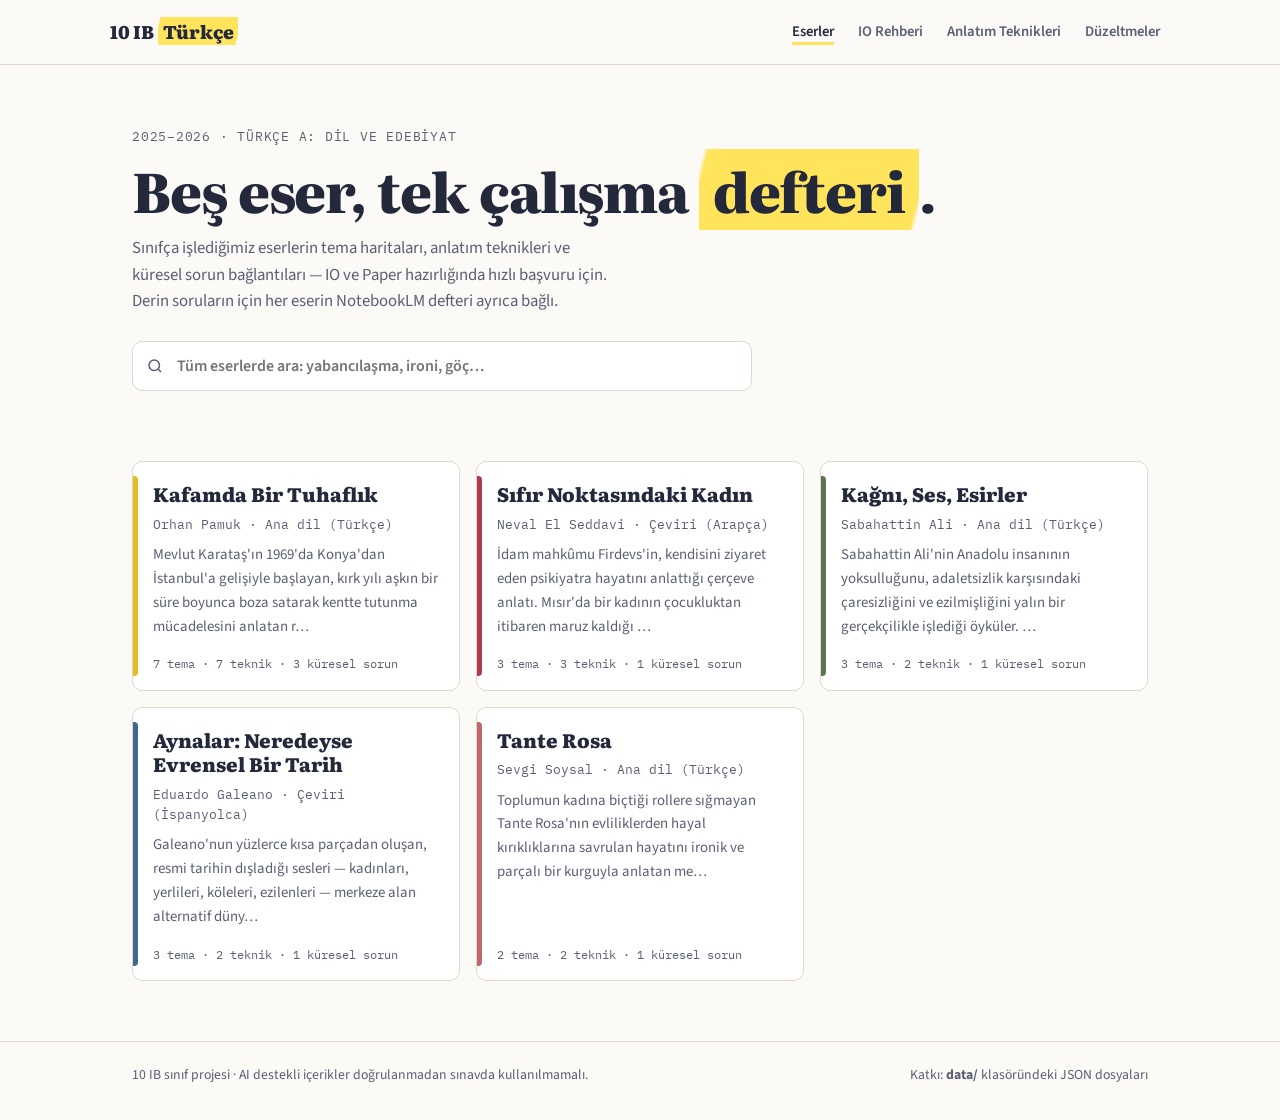
==== index.html @ 6ab46613 "10 IB Türkçe çalışma sitesi" ====
<!DOCTYPE html>
<html lang="tr">
<head>
<meta charset="UTF-8">
<meta name="viewport" content="width=device-width, initial-scale=1.0">
<title>10 IB Türkçe — Sınıf Çalışma Rehberi</title>
<link rel="stylesheet" href="css/stil.css">
</head>
<body data-sayfa="ana">
<header class="ust"><div class="kap ust-ic">
  <a class="logo" href="index.html">10 IB <em class="fosfor">Türkçe</em></a>
  <nav class="menu">
    <a class="aktif" href="index.html"><span>Eserler</span></a>
    <a href="io.html"><span>IO Rehberi</span></a>
    <a href="teknikler.html"><span>Anlatım Teknikleri</span></a>
    <a href="duzeltmeler.html"><span>Düzeltmeler</span></a>
  </nav>
</div></header>

<main class="kap">
  <section class="hero">
    <span class="not">2025–2026 · Türkçe A: Dil ve Edebiyat</span>
    <h1>Beş eser, tek çalışma <span class="fosfor">defteri</span>.</h1>
    <p class="alt">Sınıfça işlediğimiz eserlerin tema haritaları, anlatım teknikleri ve küresel sorun bağlantıları — IO ve Paper hazırlığında hızlı başvuru için. Derin soruların için her eserin NotebookLM defteri ayrıca bağlı.</p>
    <div class="arama">
      <svg viewBox="0 0 24 24" fill="none" stroke-width="2"><circle cx="11" cy="11" r="7"/><path d="m20 20-3.5-3.5"/></svg>
      <input id="arama" type="search" placeholder="Tüm eserlerde ara: yabancılaşma, ironi, göç…" aria-label="Tüm eserlerde ara">
    </div>
    <div id="arama-sonuc" class="arama-sonuc" aria-live="polite"></div>
  </section>

  <section id="kartlar" class="kartlar" aria-label="Eserler"></section>
</main>

<footer class="alt-bilgi"><div class="kap">
  <span>10 IB sınıf projesi · AI destekli içerikler doğrulanmadan sınavda kullanılmamalı.</span>
  <span>Katkı: <b>data/</b> klasöründeki JSON dosyaları</span>
</div></footer>
<script src="js/uygulama.js"></script>
</body>
</html>
---- css/stil.css ----
/* 10 IB Türkçe — "fosforlu kalemle çalışılmış kitap sayfası" */
@import url('https://fonts.googleapis.com/css2?family=Literata:opsz,wght@7..72,400;7..72,600;7..72,800&family=Source+Sans+3:wght@400;600;700&family=IBM+Plex+Mono:wght@400;500&display=swap');

:root {
  --kagit: #FBFAF6;
  --kagit-koyu: #F1EFE7;
  --murekkep: #23283B;
  --murekkep-soluk: #5A5F73;
  --fosfor: #FFE45C;
  --fosfor-koyu: #E8C500;
  --cizgi: #DDD9CC;
  --eser-renk: var(--fosfor-koyu);
  --radius: 10px;
  --font-baslik: 'Literata', Georgia, serif;
  --font-metin: 'Source Sans 3', system-ui, sans-serif;
  --font-etiket: 'IBM Plex Mono', monospace;
}

* { box-sizing: border-box; margin: 0; }
html { scroll-behavior: smooth; }
@media (prefers-reduced-motion: reduce) { html { scroll-behavior: auto; } *, *::before, *::after { animation: none !important; transition: none !important; } }

body {
  font-family: var(--font-metin);
  background: var(--kagit);
  color: var(--murekkep);
  line-height: 1.6;
  font-size: 17px;
}

/* ---- fosforlu kalem imzası ---- */
.fosfor {
  background: linear-gradient(104deg, transparent 2%, var(--fosfor) 4%, var(--fosfor) 96%, transparent 98%);
  padding: 0 .25em;
  box-decoration-break: clone;
  -webkit-box-decoration-break: clone;
}
.fosfor--eser {
  background: linear-gradient(104deg, transparent 2%, color-mix(in srgb, var(--eser-renk) 32%, var(--kagit)) 4%, color-mix(in srgb, var(--eser-renk) 32%, var(--kagit)) 96%, transparent 98%);
}

/* ---- iskelet ---- */
.kap { max-width: 1060px; margin: 0 auto; padding: 0 22px; }

header.ust {
  border-bottom: 1px solid var(--cizgi);
  background: var(--kagit);
  position: sticky; top: 0; z-index: 40;
}
.ust-ic { display: flex; align-items: center; gap: 18px; padding: 14px 0; flex-wrap: wrap; }
.logo { font-family: var(--font-baslik); font-weight: 800; font-size: 1.15rem; text-decoration: none; color: var(--murekkep); letter-spacing: -0.01em; }
.logo em { font-style: normal; }
nav.menu { display: flex; gap: 4px; flex-wrap: wrap; margin-left: auto; }
nav.menu a {
  text-decoration: none; color: var(--murekkep-soluk);
  font-size: .92rem; font-weight: 600; padding: 6px 10px; border-radius: 6px;
}
nav.menu a:hover, nav.menu a:focus-visible { color: var(--murekkep); background: var(--kagit-koyu); }
nav.menu a.aktif { color: var(--murekkep); }
nav.menu a.aktif span { border-bottom: 3px solid var(--fosfor); }

/* ---- hero ---- */
.hero { padding: 58px 0 34px; }
.hero .not { font-family: var(--font-etiket); font-size: .8rem; color: var(--murekkep-soluk); letter-spacing: .06em; text-transform: uppercase; }
.hero h1 { font-family: var(--font-baslik); font-weight: 800; font-size: clamp(2rem, 5.5vw, 3.4rem); line-height: 1.12; margin: 10px 0 14px; letter-spacing: -0.02em; }
.hero p.alt { max-width: 60ch; color: var(--murekkep-soluk); font-size: 1.05rem; }

/* ---- arama ---- */
.arama { margin: 26px 0 8px; position: relative; max-width: 620px; }
.arama input {
  width: 100%; padding: 13px 16px 13px 44px;
  font: 600 1rem var(--font-metin); color: var(--murekkep);
  background: #fff; border: 1.5px solid var(--cizgi); border-radius: var(--radius);
}
.arama input:focus { outline: 3px solid var(--fosfor); border-color: var(--fosfor-koyu); }
.arama svg { position: absolute; left: 14px; top: 50%; transform: translateY(-50%); width: 18px; height: 18px; stroke: var(--murekkep-soluk); }
.arama-sonuc { margin-top: 10px; display: grid; gap: 8px; }

/* ---- eser kartları ---- */
.kartlar { display: grid; grid-template-columns: repeat(auto-fill, minmax(290px, 1fr)); gap: 16px; padding: 26px 0 60px; }
.kart {
  background: #fff; border: 1px solid var(--cizgi); border-radius: var(--radius);
  padding: 20px 20px 16px; text-decoration: none; color: inherit;
  display: flex; flex-direction: column; gap: 8px; position: relative;
  transition: transform .15s ease, box-shadow .15s ease;
}
.kart::before {
  content: ""; position: absolute; left: 0; top: 14px; bottom: 14px; width: 5px;
  background: var(--k-renk, var(--fosfor-koyu)); border-radius: 0 4px 4px 0;
}
.kart:hover, .kart:focus-visible { transform: translateY(-2px); box-shadow: 0 8px 22px rgba(35,40,59,.09); }
.kart .emoji { font-size: 1.5rem; }
.kart h3 { font-family: var(--font-baslik); font-size: 1.22rem; font-weight: 800; line-height: 1.25; }
.kart .yazar { font-family: var(--font-etiket); font-size: .8rem; color: var(--murekkep-soluk); }
.kart p { font-size: .93rem; color: var(--murekkep-soluk); }
.kart .say { margin-top: auto; font-family: var(--font-etiket); font-size: .76rem; color: var(--murekkep-soluk); padding-top: 8px; }

/* ---- hızlı linkler ---- */
.hizli { display: flex; gap: 10px; flex-wrap: wrap; margin-top: 6px; }
.hizli a {
  font: 600 .9rem var(--font-metin); color: var(--murekkep); text-decoration: none;
  border: 1.5px solid var(--cizgi); background: #fff; border-radius: 999px; padding: 7px 15px;
}
.hizli a:hover, .hizli a:focus-visible { border-color: var(--fosfor-koyu); background: var(--fosfor); }

/* ---- eser sayfası ---- */
.eser-baslik { padding: 46px 0 8px; }
.eser-baslik .tur { font-family: var(--font-etiket); font-size: .8rem; color: var(--murekkep-soluk); letter-spacing: .05em; }
.eser-baslik h1 { font-family: var(--font-baslik); font-weight: 800; font-size: clamp(1.8rem, 4.5vw, 2.9rem); margin: 8px 0 4px; letter-spacing: -0.02em; }
.eser-baslik .yazar { font-size: 1.1rem; color: var(--murekkep-soluk); }
.eser-baslik .ozet { max-width: 68ch; margin: 16px 0 6px; }
.eser-arac { display: flex; gap: 10px; flex-wrap: wrap; margin: 16px 0 4px; }
.dugme {
  display: inline-flex; align-items: center; gap: 8px;
  font: 600 .92rem var(--font-metin); color: var(--murekkep); text-decoration: none;
  background: var(--fosfor); border: 1.5px solid var(--fosfor-koyu); border-radius: 8px; padding: 8px 14px; cursor: pointer;
}
.dugme:hover, .dugme:focus-visible { background: var(--fosfor-koyu); }
.dugme--sade { background: #fff; border-color: var(--cizgi); }
.dugme--sade:hover, .dugme--sade:focus-visible { border-color: var(--murekkep-soluk); background: var(--kagit-koyu); }

.uyari {
  margin: 18px 0; padding: 12px 16px; border-radius: var(--radius);
  background: var(--kagit-koyu); border: 1px dashed var(--fosfor-koyu);
  font-size: .9rem; color: var(--murekkep-soluk);
}

/* bölümler */
details.bolumler { margin: 10px 0 26px; border: 1px solid var(--cizgi); border-radius: var(--radius); background: #fff; }
details.bolumler summary { cursor: pointer; font: 700 1rem var(--font-metin); padding: 13px 16px; }
details.bolumler div { padding: 0 16px 14px; }
details.bolumler p { margin: 8px 0; font-size: .95rem; }
details.bolumler b { font-family: var(--font-etiket); font-weight: 500; font-size: .85rem; }

/* filtre çipleri */
.filtreler { display: flex; gap: 8px; flex-wrap: wrap; margin: 20px 0 4px; }
.cip {
  font: 600 .88rem var(--font-metin); color: var(--murekkep);
  background: #fff; border: 1.5px solid var(--cizgi); border-radius: 999px; padding: 6px 14px; cursor: pointer;
}
.cip:hover { border-color: var(--murekkep-soluk); }
.cip.aktif { background: var(--fosfor); border-color: var(--fosfor-koyu); }

/* giriş listesi — kenar notu kartları */
.girisler { display: grid; gap: 14px; padding: 18px 0 60px; }
.giris {
  background: #fff; border: 1px solid var(--cizgi); border-radius: var(--radius);
  padding: 18px 20px 14px; display: grid; gap: 6px;
}
.giris .tip-satir { display: flex; align-items: baseline; gap: 10px; flex-wrap: wrap; }
.giris .tip {
  font-family: var(--font-etiket); font-size: .72rem; letter-spacing: .07em; text-transform: uppercase;
  padding: 2px 8px; border-radius: 4px; background: var(--kagit-koyu); color: var(--murekkep-soluk);
}
.giris[data-tip="tema"] .tip { background: color-mix(in srgb, var(--eser-renk) 22%, #fff); color: var(--murekkep); }
.giris[data-tip="teknik"] .tip { background: #E7ECF5; color: #33507A; }
.giris[data-tip="kuresel"] .tip { background: #EAF3E7; color: #3E6B33; }
.giris h3 { font-family: var(--font-baslik); font-size: 1.14rem; font-weight: 700; }
.giris .yer { font-family: var(--font-etiket); font-size: .8rem; color: var(--murekkep-soluk); }
.giris .yer::before { content: "▸ "; color: var(--eser-renk); }
.giris p { font-size: .96rem; }
.giris .alan { font-size: .85rem; color: var(--murekkep-soluk); font-style: italic; }
.giris .durum { justify-self: start; font-family: var(--font-etiket); font-size: .7rem; color: var(--murekkep-soluk); border: 1px dashed var(--cizgi); border-radius: 4px; padding: 1px 7px; margin-top: 4px; }
.giris .durum.onayli { border-style: solid; color: #3E6B33; border-color: #B9D2B1; }

/* ---- içerik sayfaları (io, teknikler) ---- */
.icerik { padding: 40px 0 70px; max-width: 800px; }
.icerik h1 { font-family: var(--font-baslik); font-weight: 800; font-size: clamp(1.7rem, 4vw, 2.5rem); margin-bottom: 6px; letter-spacing: -0.02em; }
.icerik h2 { font-family: var(--font-baslik); font-weight: 700; font-size: 1.35rem; margin: 34px 0 10px; }
.icerik p { margin: 10px 0; }
.icerik table { width: 100%; border-collapse: collapse; margin: 14px 0; font-size: .94rem; background: #fff; }
.icerik th, .icerik td { border: 1px solid var(--cizgi); padding: 9px 12px; text-align: left; vertical-align: top; }
.icerik th { background: var(--kagit-koyu); font-family: var(--font-etiket); font-size: .78rem; letter-spacing: .05em; text-transform: uppercase; }
.icerik li { margin: 6px 0; }
.icerik ul, .icerik ol { padding-left: 22px; }

footer.alt-bilgi { border-top: 1px solid var(--cizgi); padding: 22px 0 34px; color: var(--murekkep-soluk); font-size: .86rem; }
footer.alt-bilgi .kap { display: flex; justify-content: space-between; gap: 12px; flex-wrap: wrap; }

.bos { padding: 26px; text-align: center; color: var(--murekkep-soluk); background: #fff; border: 1px dashed var(--cizgi); border-radius: var(--radius); }

@media (max-width: 640px) {
  body { font-size: 16px; }
  .hero { padding: 38px 0 24px; }
  .kartlar { grid-template-columns: 1fr; }
}
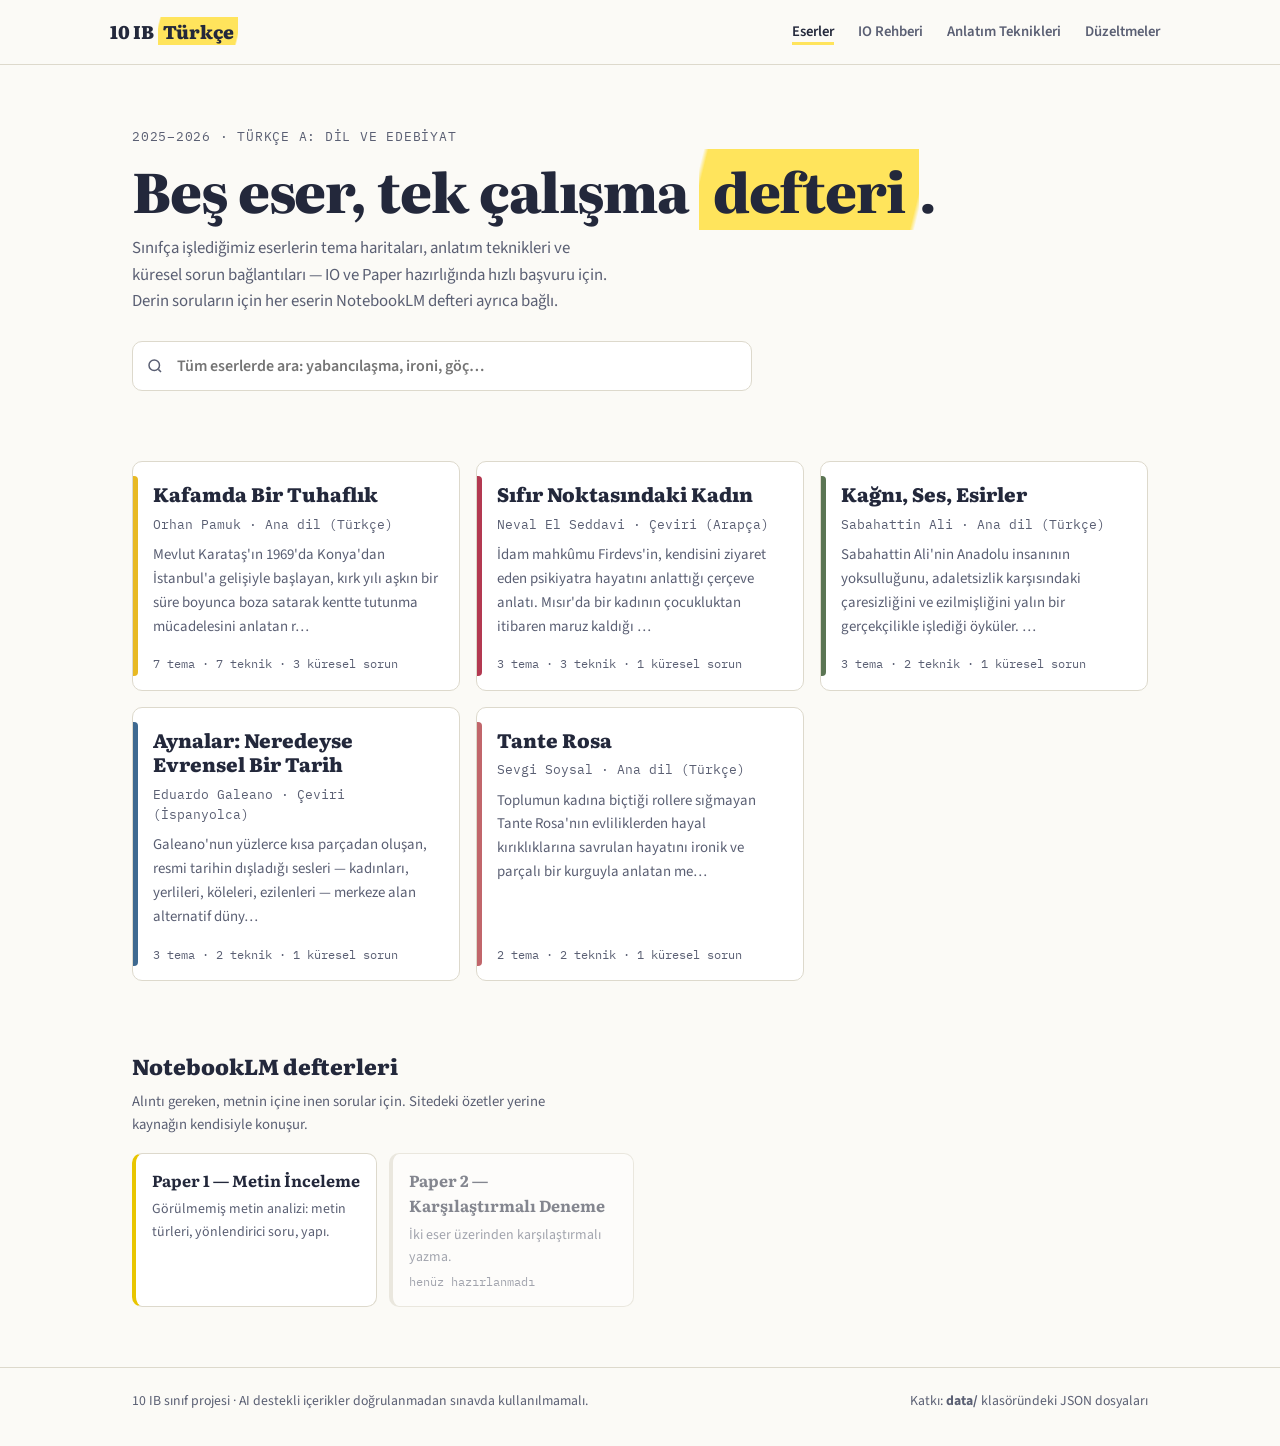
==== commit 197c2109: "NotebookLM defterlerini bağla, kartlara görsel desteği ekle" ====
--- a/index.html
+++ b/index.html
@@ -30,6 +30,7 @@
   </section>
 
   <section id="kartlar" class="kartlar" aria-label="Eserler"></section>
+  <section id="defterler" class="defterler" aria-label="NotebookLM defterleri"></section>
 </main>
 
 <footer class="alt-bilgi"><div class="kap">
--- a/css/stil.css
+++ b/css/stil.css
@@ -89,11 +89,34 @@
   background: var(--k-renk, var(--fosfor-koyu)); border-radius: 0 4px 4px 0;
 }
 .kart:hover, .kart:focus-visible { transform: translateY(-2px); box-shadow: 0 8px 22px rgba(35,40,59,.09); }
-.kart .emoji { font-size: 1.5rem; }
 .kart h3 { font-family: var(--font-baslik); font-size: 1.22rem; font-weight: 800; line-height: 1.25; }
+
+/* görselli kart: üstte fotoğraf şeridi, metin okunur kalsın diye kağıt zeminde durur */
+.kart--gorselli { padding-top: 0; overflow: hidden; }
+.kart-gorsel {
+  order: -1; width: calc(100% + 40px); height: 130px; margin: 0 -20px 12px;
+  object-fit: cover; display: block; border-bottom: 1px solid var(--cizgi);
+}
+.kart--gorselli::before { top: 130px; }
 .kart .yazar { font-family: var(--font-etiket); font-size: .8rem; color: var(--murekkep-soluk); }
 .kart p { font-size: .93rem; color: var(--murekkep-soluk); }
 .kart .say { margin-top: auto; font-family: var(--font-etiket); font-size: .76rem; color: var(--murekkep-soluk); padding-top: 8px; }
+
+/* ---- NotebookLM defterleri ---- */
+.defterler { padding: 8px 0 60px; }
+.defterler h2 { font-family: var(--font-baslik); font-size: 1.35rem; font-weight: 800; }
+.defterler .not { font-size: .92rem; color: var(--murekkep-soluk); margin: 6px 0 16px; max-width: 62ch; }
+.defter-liste { display: grid; grid-template-columns: repeat(auto-fill, minmax(240px, 1fr)); gap: 12px; }
+.defter {
+  display: flex; flex-direction: column; gap: 5px; text-decoration: none; color: inherit;
+  background: #fff; border: 1px solid var(--cizgi); border-left: 4px solid var(--fosfor-koyu);
+  border-radius: var(--radius); padding: 14px 16px;
+}
+.defter b { font-family: var(--font-baslik); font-size: 1rem; }
+.defter span { font-size: .87rem; color: var(--murekkep-soluk); }
+.defter em { font-family: var(--font-etiket); font-size: .74rem; color: var(--murekkep-soluk); font-style: normal; }
+.defter:hover, .defter:focus-visible { background: var(--kagit-koyu); border-left-color: var(--fosfor); }
+.defter--bos { opacity: .55; border-left-color: var(--cizgi); }
 
 /* ---- hızlı linkler ---- */
 .hizli { display: flex; gap: 10px; flex-wrap: wrap; margin-top: 6px; }
